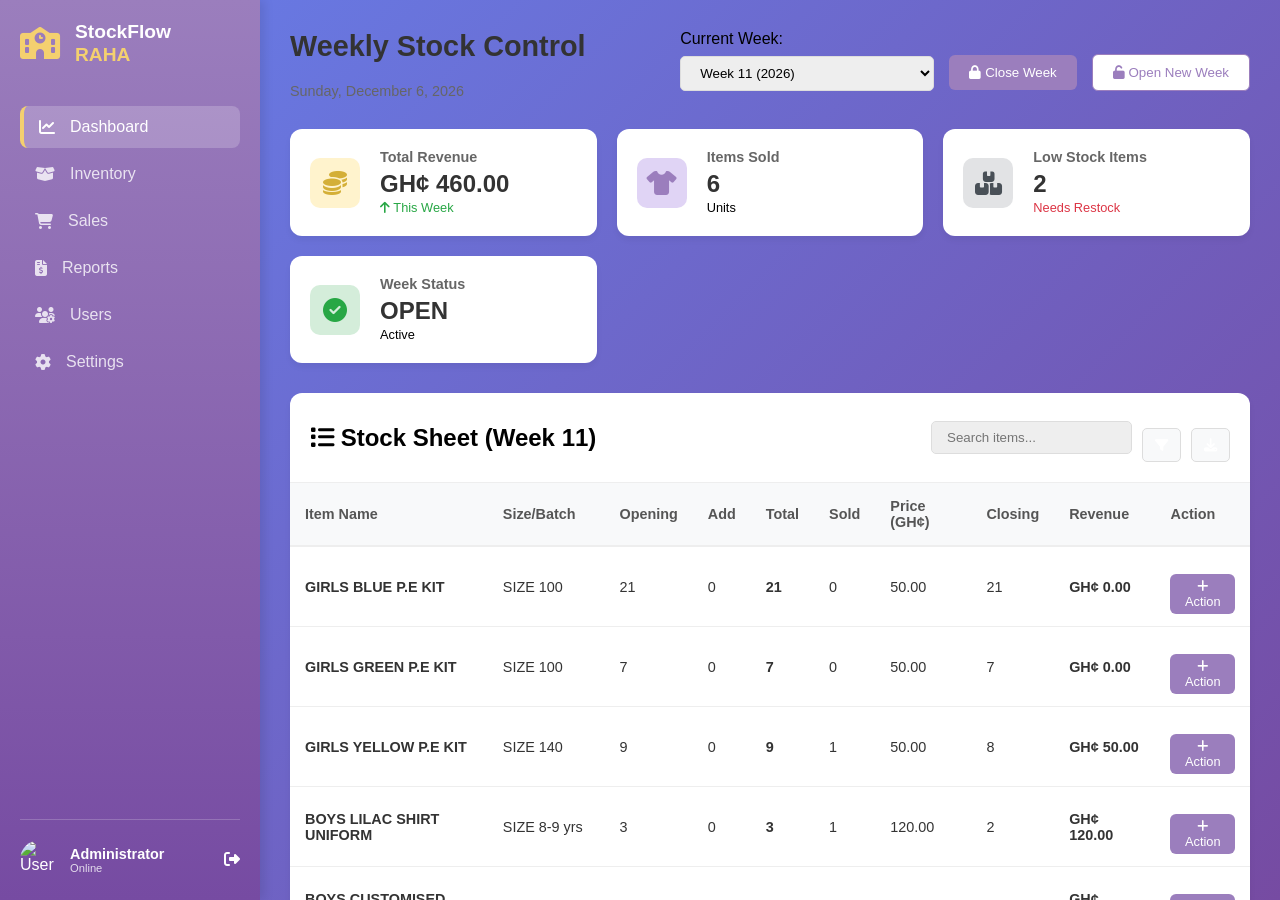
==== dashboard.html @ 6b122da4 "Initial commit: StockFlow RAHA inventory system" ====
<!DOCTYPE html>
<html lang="en">
<head>
    <meta charset="UTF-8">
    <meta name="viewport" content="width=device-width, initial-scale=1.0">
    <title>Dashboard - StockFlow RAHA</title>
    <link rel="stylesheet" href="https://cdnjs.cloudflare.com/ajax/libs/font-awesome/6.4.0/css/all.min.css">
    <link rel="stylesheet" href="assets/css/style.css"> <!-- Shared Auth Styles -->
    <link rel="stylesheet" href="assets/css/dashboard.css">
    <!-- Supabase JS Client -->
<script src="https://cdn.jsdelivr.net/npm/@supabase/supabase-js@2"></script>
</head>
<body class="dashboard-body">

    <div class="app-container">

        <!-- SIDEBAR -->
        <aside class="sidebar">
            <div class="brand">
                <i class="fas fa-school"></i>
                <h2>StockFlow<br><span>RAHA</span></h2>
            </div>

            <nav class="menu">
                <a href="#" class="active"><i class="fas fa-chart-line"></i> Dashboard</a>
                <a href="inventory.html"><i class="fas fa-box-open"></i> Inventory</a>
                <a href="sales.html"><i class="fas fa-shopping-cart"></i> Sales</a>
                <a href="reports.html"><i class="fas fa-file-invoice-dollar"></i> Reports</a>
                <a href="#"><i class="fas fa-users-cog"></i> Users</a>
                <a href="#"><i class="fas fa-cog"></i> Settings</a>
            </nav>

            <div class="user-profile">
                <img src="https://ui-avatars.com/api/?name=Admin+User&background=C8A2D9&color=fff" alt="User">
                <div class="info">
                    <h4>Administrator</h4>
                    <p>Online</p>
                </div>
                <a href="index.html" class="logout-btn"><i class="fas fa-sign-out-alt"></i></a>
            </div>
        </aside>

        <!-- MAIN CONTENT -->
        <main class="main-content">

            <!-- TOP HEADER -->
            <header class="top-bar">
                <div class="page-title">
                    <h1>Weekly Stock Control</h1>
                    <p id="current-date">Loading date...</p>
                </div>

                <div class="week-controls">
                    <div class="week-selector">
                        <label>Current Week:</label>
                        <select id="week-select">
                            <option value="11">Week 11 (2026)</option>
                            <option value="12">Week 12 (2026)</option>
                        </select>
                    </div>
                    <button class="btn-primary" id="btn-close-week"><i class="fas fa-lock"></i> Close Week</button>
                    <button class="btn-secondary" id="btn-open-week"><i class="fas fa-unlock"></i> Open New Week</button>
                </div>
            </header>

            <!-- STATS CARDS -->
            <section class="stats-grid">
                <div class="card stat-card">
                    <div class="icon-box gold"><i class="fas fa-coins"></i></div>
                    <div class="stat-info">
                        <h3>Total Revenue</h3>
                        <p class="value" id="total-revenue">GH¢ 0.00</p>
                        <span class="trend positive"><i class="fas fa-arrow-up"></i> This Week</span>
                    </div>
                </div>
                <div class="card stat-card">
                    <div class="icon-box lilac"><i class="fas fa-tshirt"></i></div>
                    <div class="stat-info">
                        <h3>Items Sold</h3>
                        <p class="value" id="items-sold">0</p>
                        <span class="trend neutral">Units</span>
                    </div>
                </div>
                <div class="card stat-card">
                    <div class="icon-box dark"><i class="fas fa-boxes"></i></div>
                    <div class="stat-info">
                        <h3>Low Stock Items</h3>
                        <p class="value" id="low-stock-count">0</p>
                        <span class="trend negative">Needs Restock</span>
                    </div>
                </div>
                <div class="card stat-card">
                    <div class="icon-box green"><i class="fas fa-check-circle"></i></div>
                    <div class="stat-info">
                        <h3>Week Status</h3>
                        <p class="value" id="week-status">OPEN</p>
                        <span class="trend neutral">Active</span>
                    </div>
                </div>
            </section>

            <!-- INVENTORY TABLE SECTION -->
            <section class="table-section card">
                <div class="table-header">
                    <h2><i class="fas fa-list"></i> Stock Sheet (Week 11)</h2>
                    <div class="table-actions">
                        <input type="text" placeholder="Search items..." class="search-input">
                        <button class="btn-icon"><i class="fas fa-filter"></i></button>
                        <button class="btn-icon"><i class="fas fa-download"></i></button>
                    </div>
                </div>

                <div class="table-responsive">
                    <table class="stock-table">
                        <thead>
                            <tr>
                                <th>Item Name</th>
                                <th>Size/Batch</th>
                                <th>Opening</th>
                                <th>Add</th>
                                <th>Total</th>
                                <th>Sold</th>
                                <th>Price (GH¢)</th>
                                <th>Closing</th>
                                <th>Revenue</th>
                                <th>Action</th>
                            </tr>
                        </thead>
                        <tbody id="stock-table-body">
                            <!-- Data will be injected here by JS -->
                        </tbody>
                    </table>
                </div>
            </section>

        </main>
    </div>

    <!-- MODAL FOR RESTOCK/SALE -->
    <div id="action-modal" class="modal hidden">
        <div class="modal-content">
            <span class="close-modal">&times;</span>
            <h2 id="modal-title">Record Sale</h2>
            <form id="action-form">
                <div class="form-group">
                    <label>Item</label>
                    <input type="text" id="modal-item-name" readonly>
                </div>
                <div class="form-group">
                    <label>Quantity</label>
                    <input type="number" id="modal-quantity" min="1" required>
                </div>
                <div class="form-group">
                    <label>Type</label>
                    <select id="modal-type">
                        <option value="sale">Sale (Deduct Stock)</option>
                        <option value="restock">Restock (Add Stock)</option>
                    </select>
                </div>
                <button type="submit" class="btn-primary full-width">Confirm</button>
            </form>
        </div>
    </div>

    <script src="assets/js/config.js"></script>
    <script src="assets/js/dashboard.js"></script>
</body>
</html>
---- assets/css/style.css ----
/* assets/css/style.css */

:root {
    --primary-lilac: #C8A2D9;
    --dark-lilac: #9B7EBD;
    --accent-gold: #F4D06F;
    --text-dark: #333;
    --bg-gradient: linear-gradient(135deg, #667eea 0%, #764ba2 100%);
}

* { margin: 0; padding: 0; box-sizing: border-box; font-family: 'Segoe UI', sans-serif; }

body {
    background: var(--bg-gradient);
    display: flex;
    justify-content: center;
    align-items: center;
    height: 100vh;
}

.container {
    background: #fff;
    border-radius: 20px;
    box-shadow: 0 14px 28px rgba(0,0,0,0.25);
    position: relative;
    overflow: hidden;
    width: 768px;
    max-width: 100%;
    min-height: 550px;
}

.form-container {
    position: absolute;
    top: 0;
    height: 100%;
    transition: all 0.6s ease-in-out;
}

.sign-in-container { left: 0; width: 50%; z-index: 2; }
.sign-up-container { left: 0; width: 50%; opacity: 0; z-index: 1; }

.container.right-panel-active .sign-in-container { transform: translateX(100%); }
.container.right-panel-active .sign-up-container {
    transform: translateX(100%);
    opacity: 1;
    z-index: 5;
    animation: show 0.6s;
}

@keyframes show {
    0%, 49.99% { opacity: 0; z-index: 1; }
    50%, 100% { opacity: 1; z-index: 5; }
}

form {
    background: #FFFFFF;
    display: flex;
    align-items: center;
    justify-content: center;
    flex-direction: column;
    padding: 0 50px;
    height: 100%;
    text-align: center;
}

h1 { color: var(--dark-lilac); margin-bottom: 20px; }
input, select {
    background-color: #eee;
    border: none;
    padding: 12px 15px;
    width: 100%;
    margin: 8px 0;
    border-radius: 5px;
    outline: none;
}

input:focus { background-color: #e0d4f5; box-shadow: 0 0 0 2px var(--primary-lilac); }

button {
    border-radius: 20px;
    border: 1px solid var(--dark-lilac);
    background-color: var(--dark-lilac);
    color: #FFFFFF;
    padding: 12px 45px;
    margin-top: 15px;
    cursor: pointer;
    transition: 0.3s;
}

button:hover { background-color: var(--primary-lilac); }
button.ghost { background: transparent; border-color: #FFF; }

.overlay-container {
    position: absolute;
    top: 0;
    left: 50%;
    width: 50%;
    height: 100%;
    overflow: hidden;
    transition: transform 0.6s ease-in-out;
    z-index: 100;
}

.container.right-panel-active .overlay-container { transform: translateX(-100%); }

.overlay {
    background: var(--bg-gradient);
    color: #FFFFFF;
    position: relative;
    left: -100%;
    height: 100%;
    width: 200%;
    transform: translateX(0);
    transition: transform 0.6s ease-in-out;
}

.container.right-panel-active .overlay { transform: translateX(50%); }

.overlay-panel {
    position: absolute;
    display: flex;
    align-items: center;
    justify-content: center;
    flex-direction: column;
    padding: 0 40px;
    text-align: center;
    top: 0;
    height: 100%;
    width: 50%;
    transition: transform 0.6s ease-in-out;
}

.overlay-left { transform: translateX(-20%); }
.container.right-panel-active .overlay-left { transform: translateX(0); }
.overlay-right { right: 0; transform: translateX(0); }
.container.right-panel-active .overlay-right { transform: translateX(20%); }

.input-icon {
    position: absolute;
    right: 15px;
    top: 50%;
    transform: translateY(-50%);
    cursor: pointer;
    color: #aaa;
}
---- assets/css/dashboard.css ----
/* assets/css/dashboard.css */

.dashboard-body {
    background-color: #f4f7fa;
    font-family: 'Segoe UI', sans-serif;
}

.app-container {
    display: flex;
    height: 100vh;
    overflow: hidden;
}

/* --- SIDEBAR --- */
.sidebar {
    width: 260px;
    background: linear-gradient(180deg, #9B7EBD 0%, #764ba2 100%);
    color: white;
    display: flex;
    flex-direction: column;
    padding: 20px;
    box-shadow: 4px 0 10px rgba(0,0,0,0.1);
}

.brand {
    display: flex;
    align-items: center;
    gap: 15px;
    margin-bottom: 40px;
}

.brand i { font-size: 2rem; color: var(--accent-gold); }
.brand h2 { font-size: 1.2rem; line-height: 1.2; }
.brand span { color: var(--accent-gold); }

.menu a {
    display: flex;
    align-items: center;
    gap: 15px;
    padding: 12px 15px;
    color: rgba(255,255,255,0.8);
    text-decoration: none;
    border-radius: 8px;
    transition: 0.3s;
    margin-bottom: 5px;
}

.menu a:hover, .menu a.active {
    background: rgba(255,255,255,0.2);
    color: white;
    border-left: 4px solid var(--accent-gold);
}

.user-profile {
    margin-top: auto;
    display: flex;
    align-items: center;
    gap: 10px;
    padding-top: 20px;
    border-top: 1px solid rgba(255,255,255,0.2);
}

.user-profile img { width: 40px; height: 40px; border-radius: 50%; }
.user-profile .info h4 { font-size: 0.9rem; }
.user-profile .info p { font-size: 0.7rem; opacity: 0.8; }
.logout-btn { margin-left: auto; color: white; }

/* --- MAIN CONTENT --- */
.main-content {
    flex: 1;
    padding: 30px;
    overflow-y: auto;
}

.top-bar {
    display: flex;
    justify-content: space-between;
    align-items: center;
    margin-bottom: 30px;
}

.page-title h1 { font-size: 1.8rem; color: var(--text-dark); }
.page-title p { color: #666; font-size: 0.9rem; }

.week-controls {
    display: flex;
    gap: 15px;
    align-items: center;
}

.week-selector select {
    padding: 8px 15px;
    border-radius: 5px;
    border: 1px solid #ddd;
}

/* --- STATS CARDS --- */
.stats-grid {
    display: grid;
    grid-template-columns: repeat(auto-fit, minmax(240px, 1fr));
    gap: 20px;
    margin-bottom: 30px;
}

.card {
    background: white;
    border-radius: 12px;
    padding: 20px;
    box-shadow: 0 4px 6px rgba(0,0,0,0.05);
}

.stat-card {
    display: flex;
    align-items: center;
    gap: 20px;
}

.icon-box {
    width: 50px;
    height: 50px;
    border-radius: 10px;
    display: flex;
    justify-content: center;
    align-items: center;
    font-size: 1.5rem;
}

.icon-box.gold { background: #fff3cd; color: #d4af37; }
.icon-box.lilac { background: #e0d4f5; color: #9B7EBD; }
.icon-box.dark { background: #e2e3e5; color: #495057; }
.icon-box.green { background: #d4edda; color: #28a745; }

.stat-info h3 { font-size: 0.9rem; color: #666; margin-bottom: 5px; }
.stat-info .value { font-size: 1.5rem; font-weight: bold; color: var(--text-dark); }
.trend { font-size: 0.8rem; }
.trend.positive { color: #28a745; }
.trend.negative { color: #dc3545; }

/* --- TABLE --- */
.table-section { padding: 0; overflow: hidden; }

.table-header {
    padding: 20px;
    border-bottom: 1px solid #eee;
    display: flex;
    justify-content: space-between;
    align-items: center;
}

.table-actions { display: flex; gap: 10px; }
.search-input { padding: 8px 15px; border: 1px solid #ddd; border-radius: 5px; }
.btn-icon { padding: 8px 12px; background: #f8f9fa; border: 1px solid #ddd; border-radius: 5px; cursor: pointer; }

.table-responsive { overflow-x: auto; }

.stock-table {
    width: 100%;
    border-collapse: collapse;
    font-size: 0.9rem;
}

.stock-table th {
    background: #f8f9fa;
    padding: 15px;
    text-align: left;
    color: #555;
    font-weight: 600;
    border-bottom: 2px solid #eee;
}

.stock-table td {
    padding: 12px 15px;
    border-bottom: 1px solid #eee;
    color: #333;
}

.stock-table tr:hover { background-color: #f9f5ff; }

/* Highlight Calculated Columns */
.col-total { font-weight: bold; color: var(--dark-lilac); }
.col-revenue { font-weight: bold; color: #28a745; }

/* --- BUTTONS --- */
.btn-primary {
    background: var(--dark-lilac);
    color: white;
    border: none;
    padding: 10px 20px;
    border-radius: 6px;
    cursor: pointer;
    transition: 0.3s;
}
.btn-primary:hover { background: var(--primary-lilac); }

.btn-secondary {
    background: white;
    color: var(--dark-lilac);
    border: 1px solid var(--dark-lilac);
    padding: 10px 20px;
    border-radius: 6px;
    cursor: pointer;
}

.btn-sm { padding: 5px 10px; font-size: 0.8rem; }

/* --- MODAL --- */
.modal {
    position: fixed;
    top: 0; left: 0; width: 100%; height: 100%;
    background: rgba(0,0,0,0.5);
    display: flex;
    justify-content: center;
    align-items: center;
    z-index: 1000;
}
.hidden { display: none; }
.modal-content {
    background: white;
    padding: 30px;
    border-radius: 10px;
    width: 400px;
    position: relative;
}
.close-modal {
    position: absolute;
    top: 15px; right: 20px;
    font-size: 1.5rem;
    cursor: pointer;
}
.form-group { margin-bottom: 15px; }
.form-group label { display: block; margin-bottom: 5px; font-weight: bold; }
.form-group input, .form-group select {
    width: 100%; padding: 10px; border: 1px solid #ddd; border-radius: 5px;
}
.full-width { width: 100%; }
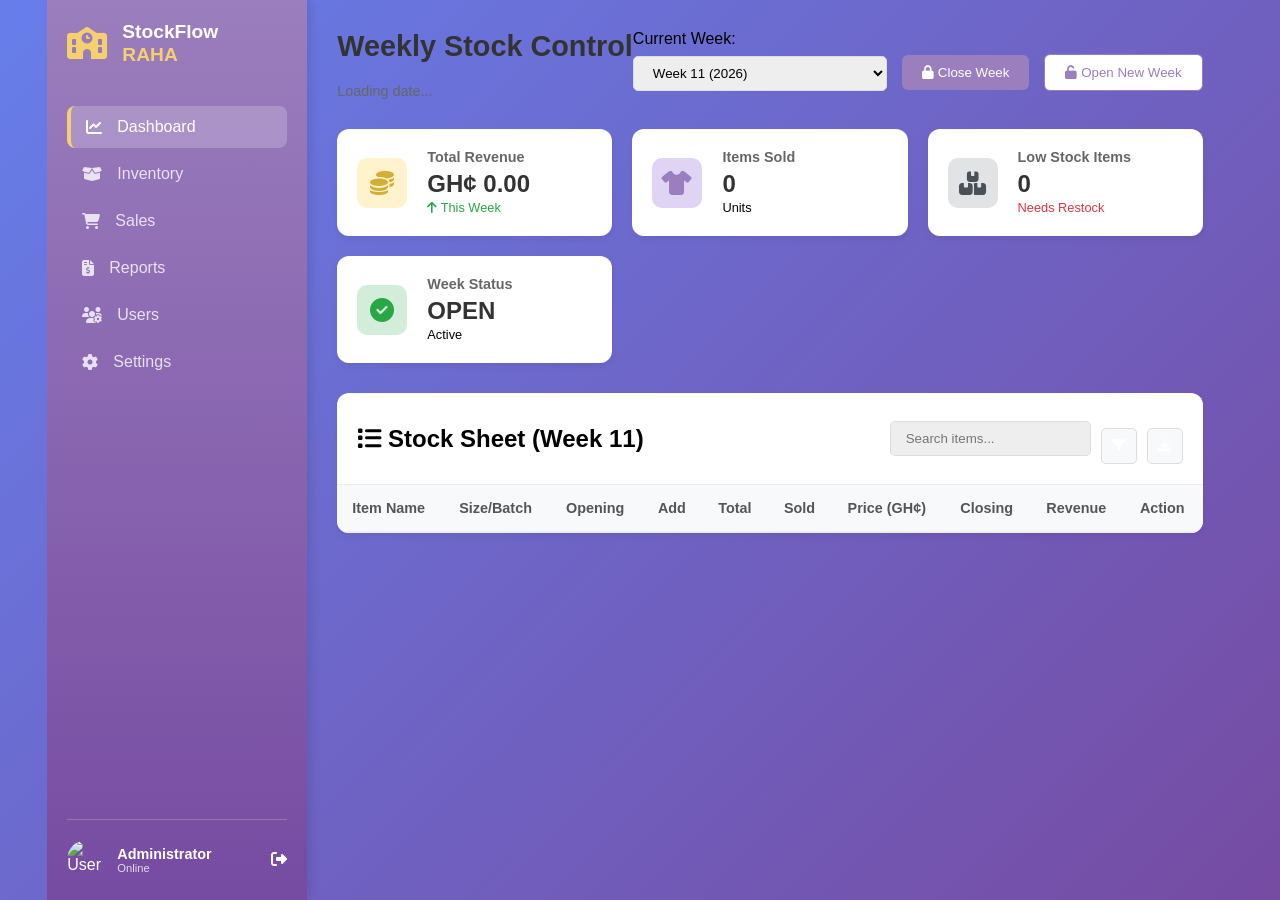
==== commit 6b5dc904: "Refactored inventory system and fixed stock calculation issues" ====
--- a/dashboard.html
+++ b/dashboard.html
@@ -36,7 +36,9 @@
                     <h4>Administrator</h4>
                     <p>Online</p>
                 </div>
-                <a href="index.html" class="logout-btn"><i class="fas fa-sign-out-alt"></i></a>
+                <a href="#" id="logoutBtn" class="logout-btn">
+                <i class="fas fa-sign-out-alt"></i>
+                </a>
             </div>
         </aside>
 
--- a/assets/css/style.css
+++ b/assets/css/style.css
@@ -142,4 +142,551 @@
     transform: translateY(-50%);
     cursor: pointer;
     color: #aaa;
+}
+/* Toast Notifications */
+.toast {
+  position: fixed;
+  top: 20px;
+  right: 20px;
+  padding: 16px 24px;
+  border-radius: 8px;
+  color: white;
+  font-weight: 500;
+  box-shadow: 0 4px 12px rgba(0,0,0,0.15);
+  z-index: 10000;
+  animation: slideIn 0.3s ease;
+  display: flex;
+  align-items: center;
+  gap: 12px;
+  min-width: 300px;
+  max-width: 500px;
+}
+
+.toast-success {
+  background: #10b981;
+}
+
+.toast-error {
+  background: #ef4444;
+}
+
+.toast-info {
+  background: #3b82f6;
+}
+
+.toast-close {
+  margin-left: auto;
+  cursor: pointer;
+  opacity: 0.8;
+}
+
+.toast-close:hover {
+  opacity: 1;
+}
+
+@keyframes slideIn {
+  from {
+    transform: translateX(100%);
+    opacity: 0;
+  }
+  to {
+    transform: translateX(0);
+    opacity: 1;
+  }
+}
+/* ===== UTILITY CLASSES ===== */
+.hidden { display: none !important; }
+.mt-2 { margin-top: 0.5rem; }
+.mb-2 { margin-bottom: 0.5rem; }
+.mb-3 { margin-bottom: 1rem; }
+.ms-2 { margin-left: 0.5rem; }
+.p-2 { padding: 0.5rem; }
+.small { font-size: 0.875rem; }
+.text-muted { color: #6c757d; }
+.text-danger { color: #dc3545; }
+.bg-light { background-color: #f8f9fa; }
+.rounded { border-radius: 6px; }
+.border-0 { border: none; }
+.bg-transparent { background: transparent; }
+
+/* ===== WEEK INPUTS ===== */
+.week-input {
+    width: 70px;
+    padding: 8px 10px;
+    border: 1px solid #ddd;
+    border-radius: 6px;
+    text-align: center;
+    font-weight: 500;
+}
+.week-input:focus {
+    outline: none;
+    border-color: #8b5cf6;
+    box-shadow: 0 0 0 3px rgba(139, 92, 246, 0.1);
+}
+
+/* ===== FILE INPUT ===== */
+.file-input {
+    width: 100%;
+    padding: 12px;
+    border: 2px dashed #ccc;
+    border-radius: 6px;
+    text-align: center;
+    cursor: pointer;
+}
+.file-input:hover { border-color: #8b5cf6; }
+
+/* ===== BADGES ===== */
+.badge {
+    display: inline-flex;
+    align-items: center;
+    gap: 4px;
+    padding: 4px 10px;
+    border-radius: 20px;
+    font-size: 0.8rem;
+    font-weight: 500;
+}
+.badge-success { background: #dcfce7; color: #166534; }
+.badge-danger { background: #fee2e2; color: #991b1b; }
+
+/* ===== EDIT BANNER ===== */
+#edit-mode-banner {
+    background: #fef3c7;
+    color: #92400e;
+    padding: 10px 15px;
+    border-radius: 6px;
+    margin-bottom: 15px;
+    font-size: 0.9rem;
+    border-left: 4px solid #f59e0b;
+    animation: fadeIn 0.2s ease;
+}
+@keyframes fadeIn {
+    from { opacity: 0; transform: translateY(-5px); }
+    to { opacity: 1; transform: translateY(0); }
+}
+
+/* ===== BUTTON VARIANTS ===== */
+.btn-warning {
+    background: #f59e0b;
+    border-color: #d97706;
+    color: white;
+}
+.btn-warning:hover {
+    background: #d97706;
+    transform: translateY(-1px);
+}
+.btn-warning:disabled {
+    background: #fcd34d;
+    cursor: not-allowed;
+    transform: none;
+}
+
+.btn-link {
+    color: #0d6efd;
+    text-decoration: none;
+    cursor: pointer;
+}
+.btn-link:hover { text-decoration: underline; }
+
+/* ===== TOAST NOTIFICATIONS ===== */
+#toast-container {
+    position: fixed;
+    top: 20px;
+    right: 20px;
+    z-index: 9999;
+    display: flex;
+    flex-direction: column;
+    gap: 10px;
+}
+.toast {
+    padding: 12px 20px;
+    border-radius: 8px;
+    color: white;
+    font-weight: 500;
+    display: flex;
+    align-items: center;
+    gap: 10px;
+    box-shadow: 0 4px 12px rgba(0,0,0,0.15);
+    animation: slideIn 0.3s ease;
+    min-width: 280px;
+    max-width: 400px;
+}
+.toast-success { background: #10b981; }
+.toast-error { background: #ef4444; }
+.toast-info { background: #3b82f6; }
+.toast-close {
+    margin-left: auto;
+    cursor: pointer;
+    opacity: 0.8;
+    font-size: 1.1rem;
+}
+.toast-close:hover { opacity: 1; }
+
+@keyframes slideIn {
+    from { transform: translateX(100%); opacity: 0; }
+    to { transform: translateX(0); opacity: 1; }
+}
+
+/* ===== RESPONSIVE TABLE ===== */
+@media (max-width: 768px) {
+    .stock-table thead { display: none; }
+    .stock-table tbody tr {
+        display: block;
+        margin-bottom: 15px;
+        border: 1px solid #e5e7eb;
+        border-radius: 8px;
+        padding: 12px;
+    }
+    .stock-table td {
+        display: flex;
+        justify-content: space-between;
+        padding: 6px 0;
+        border-bottom: 1px solid #f3f4f6;
+    }
+    .stock-table td:last-child { border-bottom: none; }
+    .stock-table td::before {
+        content: attr(data-label);
+        font-weight: 600;
+        color: #6b7280;
+        margin-right: 10px;
+    }
+}
+/* ===== INVENTORY PAGE UTILITIES ===== */
+.hidden { display: none !important; }
+.mb-3 { margin-bottom: 1rem; }
+.w-100 { width: 100%; }
+.text-muted { color: #6b7280; }
+.text-danger { color: #ef4444; }
+
+/* ===== FILTERS ROW ===== */
+.filters-row {
+    display: flex;
+    gap: 15px;
+    flex-wrap: wrap;
+    align-items: center;
+}
+.filters-row .search-input { flex: 1; min-width: 200px; }
+.academic-filters {
+    display: flex;
+    gap: 8px;
+    align-items: center;
+    flex-wrap: wrap;
+}
+.academic-filters .search-input {
+    min-width: 130px;
+    flex: none;
+}
+#week-select { min-width: 110px !important; }
+
+/* ===== INFO BADGE ===== */
+.info-badge {
+    margin-top: 0.5rem;
+    padding: 0.5rem;
+    background: #f9fafb;
+    border-radius: 6px;
+    font-size: 0.875rem;
+    color: #6b7280;
+    display: flex;
+    align-items: center;
+    gap: 0.5rem;
+}
+.btn-link {
+    background: none;
+    border: none;
+    color: #ef4444;
+    cursor: pointer;
+    padding: 0;
+    font-size: 0.875rem;
+}
+.btn-link:hover { text-decoration: underline; }
+
+/* ===== EDIT BANNER ===== */
+.edit-banner {
+    background: #fef3c7;
+    color: #92400e;
+    padding: 10px 15px;
+    border-radius: 6px;
+    margin-bottom: 15px;
+    border-left: 4px solid #f59e0b;
+}
+
+/* ===== EXPORT PREVIEW ===== */
+.export-preview {
+    background: #f9fafb;
+    padding: 0.5rem;
+    border-radius: 6px;
+    margin-bottom: 1rem;
+    font-size: 0.875rem;
+}
+
+/* ===== BADGES ===== */
+.badge {
+    padding: 3px 8px;
+    border-radius: 12px;
+    font-size: 0.75rem;
+    font-weight: 500;
+    display: inline-flex;
+    align-items: center;
+    gap: 4px;
+}
+.badge-success { background: #dcfce7; color: #166534; }
+.badge-warning { background: #fef3c7; color: #92400e; }
+
+/* ===== BUTTONS ===== */
+.btn {
+    padding: 0.5rem 1rem;
+    border: none;
+    border-radius: 6px;
+    cursor: pointer;
+    font-weight: 500;
+    display: inline-flex;
+    align-items: center;
+    gap: 6px;
+}
+.btn-primary { background: #7c3aed; color: white; }
+.btn-primary:hover { background: #6d28d9; }
+.btn-secondary { background: #e5e7eb; color: #374151; }
+.btn-secondary:hover { background: #d1d5db; }
+.btn-icon {
+    width: 36px;
+    height: 36px;
+    display: flex;
+    align-items: center;
+    justify-content: center;
+    background: #f3f4f6;
+    border: none;
+    border-radius: 6px;
+    cursor: pointer;
+}
+.btn-icon:hover { background: #e5e7eb; }
+.btn-sm { padding: 0.25rem 0.5rem; font-size: 0.875rem; }
+
+/* ===== FORM CONTROLS ===== */
+.form-control, .form-select {
+    padding: 0.5rem;
+    border: 1px solid #d1d5db;
+    border-radius: 6px;
+    width: 100%;
+}
+.form-control:focus, .form-select:focus {
+    outline: none;
+    border-color: #7c3aed;
+    box-shadow: 0 0 0 3px rgba(124,58,237,0.1);
+}
+
+/* ===== TOAST ===== */
+#toast-container {
+    position: fixed;
+    top: 20px;
+    right: 20px;
+    z-index: 9999;
+    display: flex;
+    flex-direction: column;
+    gap: 10px;
+}
+.toast {
+    padding: 12px 20px;
+    border-radius: 8px;
+    color: white;
+    font-weight: 500;
+    display: flex;
+    align-items: center;
+    gap: 10px;
+    box-shadow: 0 4px 12px rgba(0,0,0,0.15);
+    animation: slideIn 0.3s ease;
+    min-width: 280px;
+}
+.toast-success { background: #10b981; }
+.toast-error { background: #ef4444; }
+.toast-info { background: #3b82f6; }
+.toast-close { margin-left: auto; cursor: pointer; opacity: 0.8; font-size: 1.1rem; }
+.toast-close:hover { opacity: 1; }
+@keyframes slideIn {
+    from { transform: translateX(100%); opacity: 0; }
+    to { transform: translateX(0); opacity: 1; }
+}
+
+/* ===== RESPONSIVE TABLE ===== */
+@media (max-width: 768px) {
+    .filters-row { flex-direction: column; align-items: stretch; }
+    .academic-filters { justify-content: center; }
+    .stock-table thead { display: none; }
+    .stock-table tbody tr {
+        display: block;
+        margin-bottom: 15px;
+        border: 1px solid #e5e7eb;
+        border-radius: 8px;
+        padding: 12px;
+    }
+    .stock-table td {
+        display: flex;
+        justify-content: space-between;
+        padding: 6px 0;
+        border-bottom: 1px solid #f3f4f6;
+    }
+    .stock-table td:last-child { border-bottom: none; }
+}
+#restock-modal .modal-content { max-width: 480px; }
+#restock-current-stock { font-size: 1.1rem; padding: 6px 12px; }
+#restock-preview { transition: all 0.2s ease; }
+.badge-success { background: #dcfce7; color: #166534; }
+/* ===== INVENTORY PAGE UTILITIES ===== */
+.hidden { display: none !important; }
+.mb-3 { margin-bottom: 1rem; }
+.w-100 { width: 100%; }
+.text-muted { color: #6b7280; }
+.text-danger { color: #ef4444; }
+
+/* ===== FILTERS ROW ===== */
+.filters-row {
+    display: flex;
+    gap: 15px;
+    flex-wrap: wrap;
+    align-items: center;
+}
+.filters-row .search-input { flex: 1; min-width: 200px; }
+.academic-filters {
+    display: flex;
+    gap: 8px;
+    align-items: center;
+    flex-wrap: wrap;
+}
+.academic-filters .search-input {
+    min-width: 130px;
+    flex: none;
+}
+#week-select { min-width: 110px !important; }
+
+/* ===== INFO BADGE ===== */
+.info-badge {
+    margin-top: 0.5rem;
+    padding: 0.5rem;
+    background: #f9fafb;
+    border-radius: 6px;
+    font-size: 0.875rem;
+    color: #6b7280;
+    display: flex;
+    align-items: center;
+    gap: 0.5rem;
+}
+.btn-link {
+    background: none;
+    border: none;
+    color: #ef4444;
+    cursor: pointer;
+    padding: 0;
+    font-size: 0.875rem;
+}
+.btn-link:hover { text-decoration: underline; }
+
+/* ===== RESTOCK MODAL ===== */
+#restock-modal .modal-content { max-width: 480px; }
+#restock-current-stock { font-size: 1.1rem; padding: 6px 12px; }
+#restock-preview { transition: all 0.2s ease; }
+
+/* ===== BADGES ===== */
+.badge {
+    padding: 3px 8px;
+    border-radius: 12px;
+    font-size: 0.75rem;
+    font-weight: 500;
+    display: inline-flex;
+    align-items: center;
+    gap: 4px;
+}
+.badge-success { background: #dcfce7; color: #166534; }
+.badge-warning { background: #fef3c7; color: #92400e; }
+
+/* ===== BUTTONS ===== */
+.btn {
+    padding: 0.5rem 1rem;
+    border: none;
+    border-radius: 6px;
+    cursor: pointer;
+    font-weight: 500;
+    display: inline-flex;
+    align-items: center;
+    gap: 6px;
+}
+.btn-primary { background: #7c3aed; color: white; }
+.btn-primary:hover { background: #6d28d9; }
+.btn-secondary { background: #e5e7eb; color: #374151; }
+.btn-secondary:hover { background: #d1d5db; }
+.btn-icon {
+    width: 36px;
+    height: 36px;
+    display: flex;
+    align-items: center;
+    justify-content: center;
+    background: #f3f4f6;
+    border: none;
+    border-radius: 6px;
+    cursor: pointer;
+}
+.btn-icon:hover { background: #e5e7eb; }
+.btn-sm { padding: 0.25rem 0.5rem; font-size: 0.875rem; }
+
+/* ===== FORM CONTROLS ===== */
+.form-control, .form-select {
+    padding: 0.5rem;
+    border: 1px solid #d1d5db;
+    border-radius: 6px;
+    width: 100%;
+}
+.form-control:focus, .form-select:focus {
+    outline: none;
+    border-color: #7c3aed;
+    box-shadow: 0 0 0 3px rgba(124,58,237,0.1);
+}
+
+/* ===== TOAST ===== */
+#toast-container {
+    position: fixed;
+    top: 20px;
+    right: 20px;
+    z-index: 9999;
+    display: flex;
+    flex-direction: column;
+    gap: 10px;
+}
+.toast {
+    padding: 12px 20px;
+    border-radius: 8px;
+    color: white;
+    font-weight: 500;
+    display: flex;
+    align-items: center;
+    gap: 10px;
+    box-shadow: 0 4px 12px rgba(0,0,0,0.15);
+    animation: slideIn 0.3s ease;
+    min-width: 280px;
+}
+.toast-success { background: #10b981; }
+.toast-error { background: #ef4444; }
+.toast-info { background: #3b82f6; }
+.toast-close { margin-left: auto; cursor: pointer; opacity: 0.8; font-size: 1.1rem; }
+.toast-close:hover { opacity: 1; }
+@keyframes slideIn {
+    from { transform: translateX(100%); opacity: 0; }
+    to { transform: translateX(0); opacity: 1; }
+}
+
+/* ===== RESPONSIVE TABLE ===== */
+@media (max-width: 768px) {
+    .filters-row { flex-direction: column; align-items: stretch; }
+    .academic-filters { justify-content: center; }
+    .stock-table thead { display: none; }
+    .stock-table tbody tr {
+        display: block;
+        margin-bottom: 15px;
+        border: 1px solid #e5e7eb;
+        border-radius: 8px;
+        padding: 12px;
+    }
+    .stock-table td {
+        display: flex;
+        justify-content: space-between;
+        padding: 6px 0;
+        border-bottom: 1px solid #f3f4f6;
+    }
+    .stock-table td:last-child { border-bottom: none; }
 }
